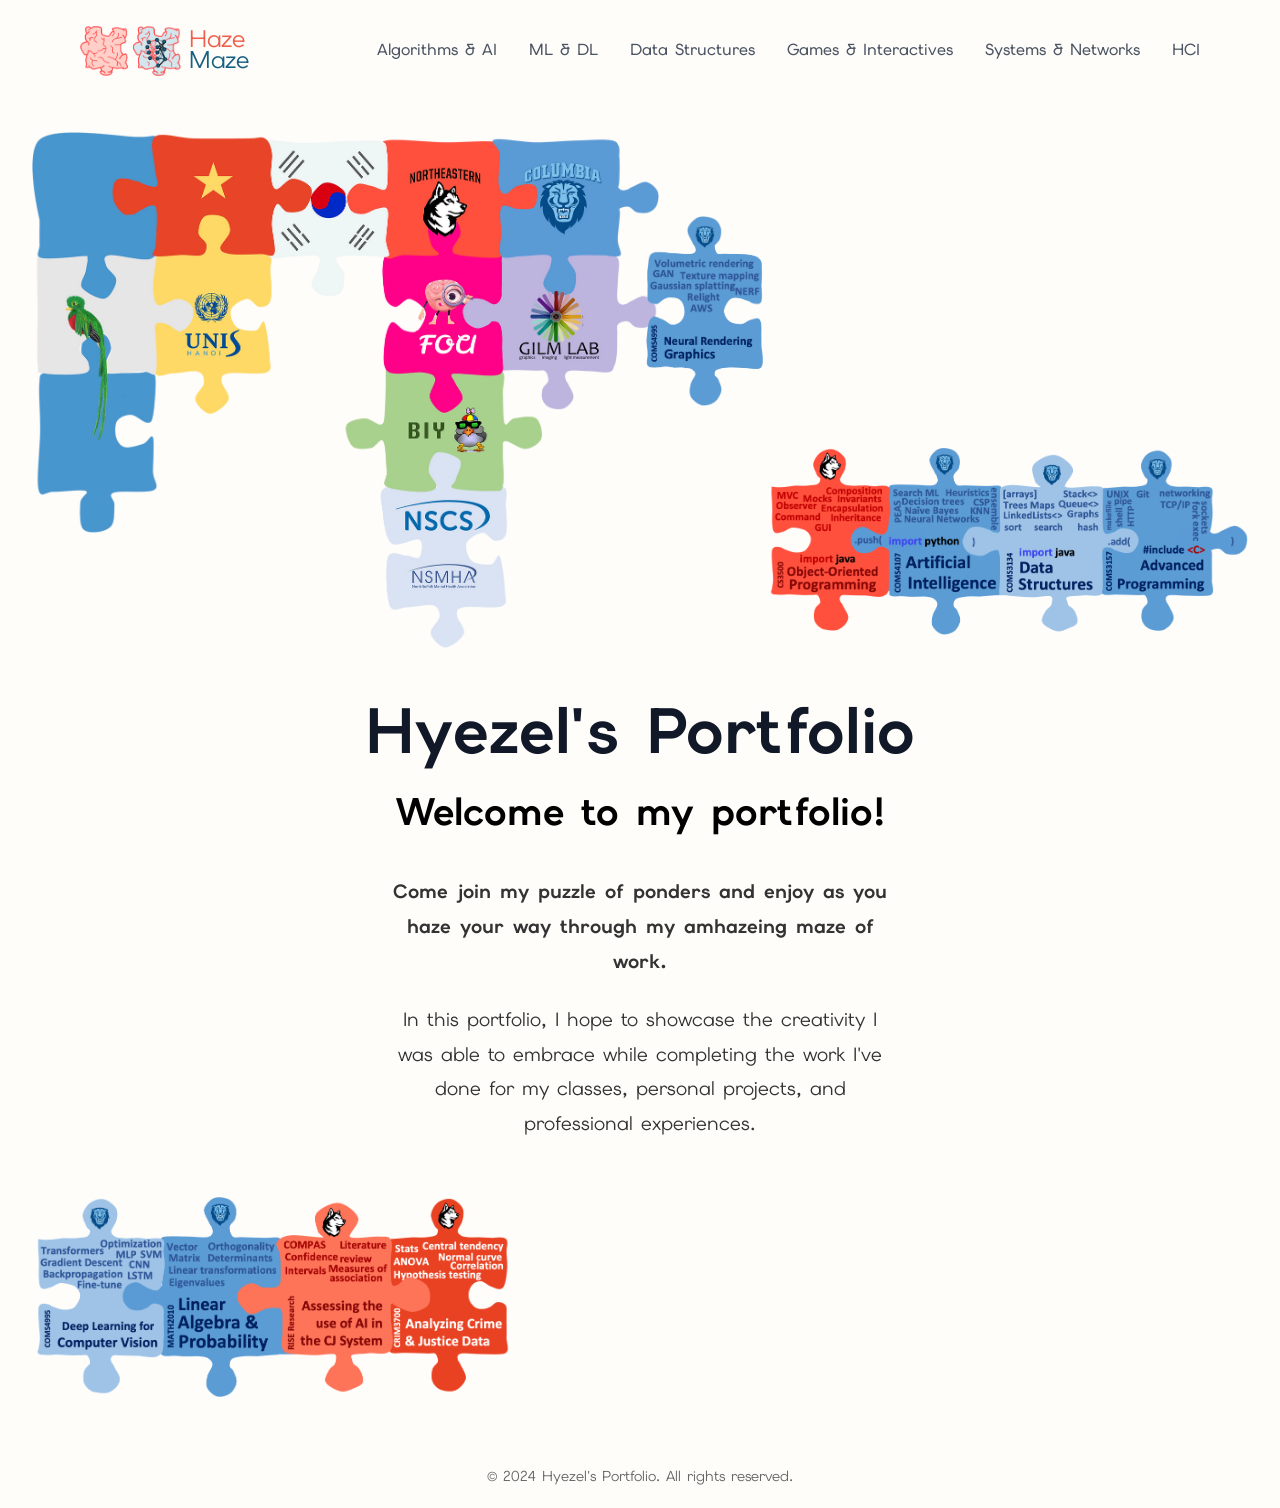
==== index.html @ b16c471e "Add files via upload" ====
<!DOCTYPE html>
<html lang="en">
    <head>
        <meta charset="UTF-8" />
        <meta name="viewport" content="width=device-width, initial-scale=1.0" />
        <title>Hyezel's Portfolio</title>
        <link href="https://fonts.googleapis.com/css2?family=Elms+Sans:ital,wght@0,100..900;1,100..900&display=swap" rel="stylesheet">
        <link rel="stylesheet" href="styles.css" />
    </head>

    <body>
        <nav class="navbar">
            <div class="nav-container">
                <div class="nav-left">
                    <div class="logo-wrapper">
                        <a href="index.html"><img src="images/logo.png" 
                            alt="Haze Maze Logo" 
                            class="logo-icon"
                            id="logoImage"</a>
                        <a href="index.html" class="nav-logo">
                            <span class="logo-text-left">Haze</span>
                            <span class="logo-text-right">Maze</span>
                        </a>
                    </div>
                </div>
                <div class="nav-right">
                    <a href="algorithms.html" class="nav-link">Algorithms & AI</a>
                    <a href="mldl.html" class="nav-link">ML & DL</a>
                    <a href="datastructures.html" class="nav-link">Data Structures</a>
                    <a href="games.html" class="nav-link">Games & Interactives</a>
                    <a href="systems.html" class="nav-link">Systems & Networks</a>
                    <a href="hci.html" class="nav-link">HCI</a>
                </div>
            </div>
        </nav>

        <header class="header">
            <div class="puzzle-container">
                <img src="images/puzzle_bg.png" alt="Puzzles with background info" class="puzzle-bg" />
                <img src="images/coms4995nrg_puzzle.png" alt="COMS4995NRG Puzzle Piece" class="coms4995nrg-puzzle" />
                <img src="images/class-blocks.png" alt="Class Blocks" class="class-blocks" />
            </div>
            <!--<img src="images/psyc3458_puzzle.png" alt="PSYC3458 Puzzle Piece" class="psyc3458-puzzle" />-->

            <h1 class="main-title">Hyezel's Portfolio</h1>

        </header>

        <section class="welcome">
            <div class="welcome-content">
                <h2 id="sub-header">Welcome to my portfolio!</h2>
                <p id="description">
                    <strong>Come join my puzzle of ponders and enjoy 
                        as you haze your way through my amhazeing maze of work.</strong></p>
                <p>
                    In this portfolio, I hope to showcase the creativity I was able to 
                    embrace while completing the work I've done  for my classes, 
                    personal projects, and professional experiences. 
                </p>
            </div>
            <!--<img src="images/psyc3466_puzzle.png" alt="PSYC3466 Puzzle Piece" class="psyc3466-puzzle" />-->
        </section>

        <div class="second-puzzle-container">
            <img src="images/puzzle_block2.png" alt="Second Puzzle Class Blocks" class="second-class-blocks" />
        </div>

        <footer class="footer">
            <p>&copy; 2024 Hyezel's Portfolio. All rights reserved.</p>
        </footer>
        <script src="script.js"></script>
    </body> 
</html>
---- styles.css ----
* {
    margin: 0;
    padding: 0;
    box-sizing: border-box;
}

body {
    font-family: "Elms Sans", serif;
    font-style: normal;
    line-height: 1.6;
    color: #333;
    display: flex;
    flex-direction: column;
    background-color: #FFFDFA;
}

.navbar {
    background-color: #FFFDFA;
    color: navy;
    padding: 1rem 0;
    position: sticky;
    z-index: 100;
}

.nav-container {
    max-width: 90%;
    margin: 0 auto;
    padding: 0 1rem;
    display: flex;
    justify-content: space-between;
    align-items: center;
}

.nav-left {
    display: flex;
    align-items: center;
    gap: 0.5rem;
}

.logo-icon {
    height: 50px;
    width: minmax(auto, 100px);
    object-fit: contain;
    margin-top: 10px;
}

.nav-logo {
    font-size: 1.5rem; 
    text-decoration: none;
    letter-spacing: -0.02em;
    display: flex;
    flex-direction: column;
    line-height:1.3rem;
}

.logo-wrapper {
    display: flex;
    align-items: center;
    gap: 0.5rem;
    cursor: pointer; 
}

.logo-text-left {
    color: #ee604b;
}

.logo-text-right {
    color: #166082;
}

.nav-right {
    display: flex;
    align-items: center;
    gap: 2rem;
}

.nav-link {
    text-decoration: none;
    color: #4b5563;
    font-size: 1rem;
    font-weight: 500;
    transition: color 0.3s ease;
    white-space: nowrap;
}

.nav-link:hover {
    color: #166082;
}

.nav-link:active {
    color: #ee604b;
    font-weight: 600;
}

.header {
    position: relative;
    display: flex;
    height: auto;
    min-height: 60vh;  
    flex-direction: column;
}

.main-title {
    font-size: 5vw;
    font-weight: 700;
    text-align: center;
    color: #111827;
    display: inline-block
}

.reversi {
    position: relative;
    display: flex;
    height: auto;
    min-height: 60vh;  
    flex-direction: column;
    align-items: center;
    justify-content: center;
}

.reversi-title {
    font-size: 3vw;
    font-weight: 800;
    text-align: center;
    color: #FF69B4;
    display: inline-block
}

.reversi-game-label {
    font-size: 2vw;
    font-weight: 600;
    text-align: center;
    color: #FF69B4;
    margin-top: 1rem;
    display: inline-block
}

.reversi-desc {
    font-size: 1.2vw;
    text-align: center;
    color: #374151;
    margin: 2rem;
    padding: 0 10%;
    display: inline-block
}

.reversi-gui {
    color: #FF69B4
}

.gui-image-row {
    display: flex;
    justify-content: center;
    align-items: center;
    gap: 2rem;
    flex-wrap: wrap;
}

.gui-kirby {
    width: 32%;
    height: auto;
    object-fit: contain;
    margin: 2rem;
}

.gui-meta {
    width: 30%;
    height: auto;
    object-fit: contain;
    margin: 2rem;
}

.reversi-additional-features {
    text-align: center;
    color: #FF69B4;
    display: inline-block;
    margin: 2rem
}

.reversi-features-list {
    color: #FF69B4;
    text-align: center;
    margin: 1rem;
}

.reversi-features-desc {
    color:#111827;
    padding: 0 10%;
    margin: 1rem;
}

.reversi-square-pic {
    width: 25%;
    height: auto;
    object-fit: contain;
    padding: 1rem;
}

.reversi-hint-pic {
    width: 26%;
    height: auto;
    object-fit: contain;
    padding: 1rem;

}

.reversi-diffview-ours-pic {
    width: 25%;
    height: auto;
    object-fit: contain;
    padding: 1rem;

}

.reversi-diffview-theirs-pic {
    width: 20%;
    height: auto;
    object-fit: contain;
    padding: 1rem;

}

.reversi-og-pic {
    width: 25%;
    height: auto;
    object-fit: contain;
    padding: 1rem;

}

.reversi-fallback-pic {
    width: 21.3%;
    height: auto;
    object-fit: contain;
    padding: 1rem;

}

.klondike {
    position: relative;
    display: flex;
    height: auto;
    min-height: 60vh;  
    flex-direction: column;
    align-items: center;
    justify-content: center;
}

.klondike-title {
    color: #c54000;
    font-size: 3vw;
    font-weight: 800;
    text-align: center;
    display: inline-block
}

.klondike-game-label {
    font-size: 2vw;
    font-weight: 600;
    text-align: center;
    color: #c54000;
    margin-top: 1rem;
    display: inline-block
}

.klondike-desc {
    font-size: 1.2vw;
    text-align: center;
    color: #374151;
    margin: 2rem;
    padding: 0 10%;
    display: inline-block
}

.klondike-implementation {
    text-align: center;
    color: #c54000;
    display: inline-block;
    margin: 2rem
}

.klondike-impl-desc {
    color:#374151;
    padding: 0 10%;
}

.klondike-variants {
    text-align: center;
    color: #c54000;
    display: inline-block;
    margin: 2rem
}

.klondike-variant-item {
    color: #374151;
    text-align: center;
    margin: 1rem;
}

.klondike-variant-desc {
    color:#374151;
    padding: 0 10%;
    margin: 1rem;
}

.klondike-design {
    text-align: center;
    color: #c54000;
    display: inline-block;
    margin: 2rem
}

.klondike-design-desc {
    color:#374151;
    padding: 0 10%;
    margin: 1rem;
}

.klondike-design-subheading {
    color:#374151;
    padding: 0 10%;
    margin: 1rem;
    font-weight: 600;
}

.klondike-runthrough-container {
    display: flex;
    justify-content: center;
    align-items: center;
}

.klondike-runthrough {
    width: 20%;
    height: auto;
    object-fit: contain;
    margin: 2rem;
}

.nav-link.active {
    color: #3b82f6;           /* Blue color for active page */
    font-weight: 600;          /* Bold */
    border-bottom: 2px solid #3b82f6;  /* Optional: underline */
}

.puzzle-container {
    width: 100%;
    height: 50%;
    pointer-events: none;
    display: grid;
    grid-template-columns: 20% 20% 10% 10% 20% 20%; 
    grid-template-rows: 20% 20% 20% 20% 20%; 
}

.class-blocks {
    width: 100%;
    height: auto;
    object-fit: contain;
    padding-right: 2rem;
    grid-column-start: 5;
    grid-column-end: 7;
    grid-row-start: 4;
    grid-row-end: 5;
}

.puzzle-bg {
    grid-column-start: 1;
    grid-column-end: 5;
    grid-row-start: 1;
    grid-row-end: 5;
    width: 90%;
    height: auto;
    max-height: none;
    padding: 2rem;
    object-fit: contain;
}

.coms4995nrg-puzzle {
    grid-column-start: 4;
    grid-column-end: 5;
    grid-row-start: 2;
    grid-row-end: 3;
    width: 100%;
    height: auto;
    object-fit: contain;
}

.welcome {
    position: relative;
    display: flex;
    justify-content: center;
}

.welcome-content {
    max-width: 40%;
    text-align: center;
}

.welcome h2 {
    font-size: 3vw;
    margin-bottom: 2rem;
    color: #000;
}

.welcome p {
    font-size: 1.5vw;
    line-height: 1.8;
    color: #333;
    margin-bottom: 1.5rem;
}

.psyc3458-puzzle {
    width: 15%;
    height: auto;
    object-fit: contain;
}

.psyc3466-puzzle {
    width: 10%;
    height: auto;
    object-fit: contain;
}

.second-puzzle-container {
    width: 100%;
    height: auto;
    pointer-events: none;
    padding-top: 2rem;
}

.second-class-blocks {
    width: 40%;
    height: auto;
    object-fit: contain;
    padding-left: 2rem;

}

.footer {
    background-color: #FFFDFA;
    color: #666;
    text-align: center;
    padding: 20px 0;
    font-size: 0.9rem;
    margin-top: 40px;
}

.npuzzle-ai {
    width: 40%;
    height: auto;
    object-fit: contain;
    margin: 2rem;
}
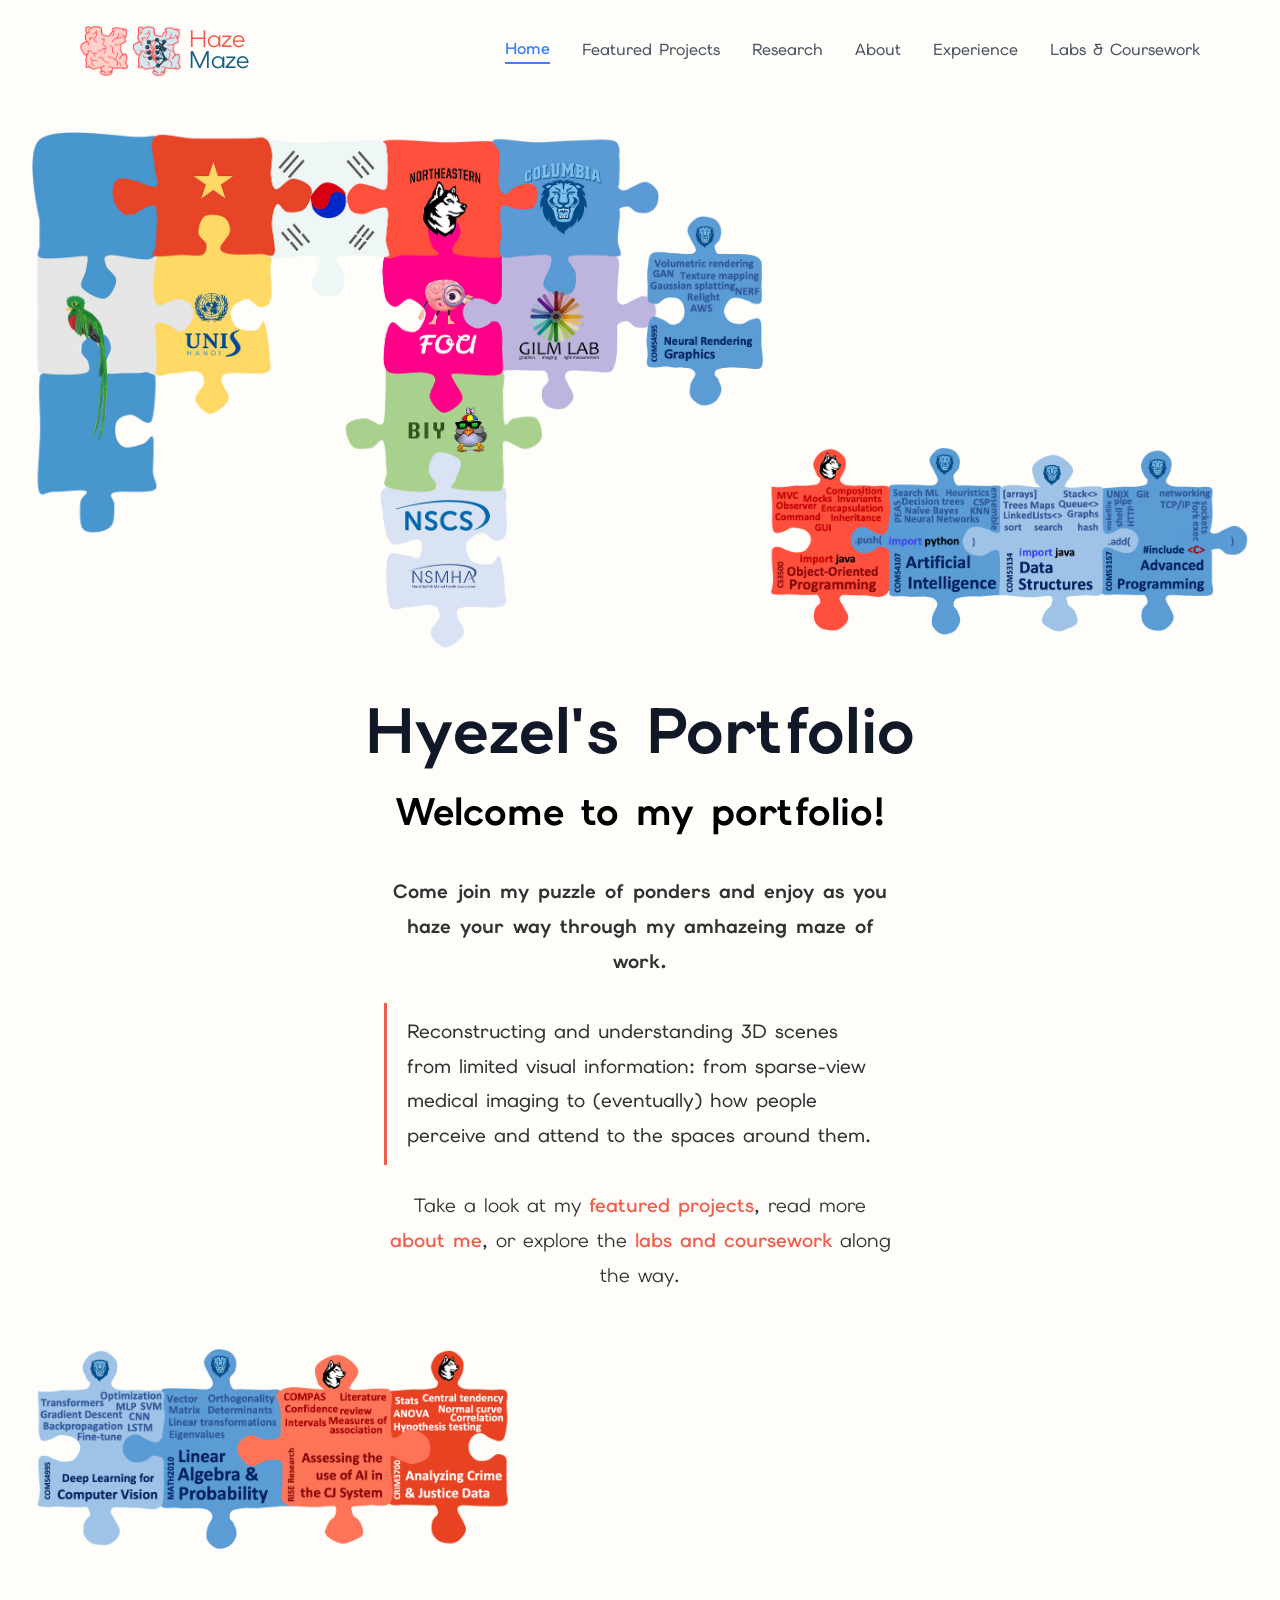
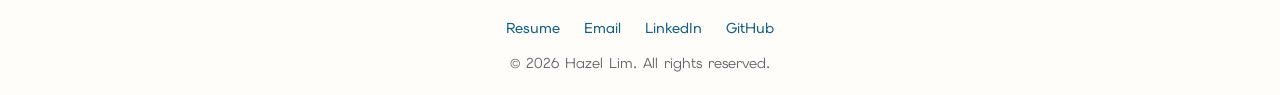
==== commit f31df554: "Restructure portfolio around featured research instead of class projects Removes hci/datastructures/" ====
--- a/index.html
+++ b/index.html
@@ -24,12 +24,12 @@
                     </div>
                 </div>
                 <div class="nav-right">
-                    <a href="algorithms.html" class="nav-link">Algorithms & AI</a>
-                    <a href="mldl.html" class="nav-link">ML & DL</a>
-                    <a href="datastructures.html" class="nav-link">Data Structures</a>
-                    <a href="games.html" class="nav-link">Games & Interactives</a>
-                    <a href="systems.html" class="nav-link">Systems & Networks</a>
-                    <a href="hci.html" class="nav-link">HCI</a>
+                    <a href="index.html" class="nav-link">Home</a>
+                    <a href="projects.html" class="nav-link">Featured Projects</a>
+                    <a href="research.html" class="nav-link">Research</a>
+                    <a href="about.html" class="nav-link">About</a>
+                    <a href="experience.html" class="nav-link">Experience</a>
+                    <a href="coursework.html" class="nav-link">Labs & Coursework</a>
                 </div>
             </div>
         </nav>
@@ -50,12 +50,17 @@
             <div class="welcome-content">
                 <h2 id="sub-header">Welcome to my portfolio!</h2>
                 <p id="description">
-                    <strong>Come join my puzzle of ponders and enjoy 
+                    <strong>Come join my puzzle of ponders and enjoy
                         as you haze your way through my amhazeing maze of work.</strong></p>
+                <p class="honest-intro">
+                    Reconstructing and understanding 3D scenes from limited visual
+                    information: from sparse-view medical imaging to (eventually)
+                    how people perceive and attend to the spaces around them.
+                </p>
                 <p>
-                    In this portfolio, I hope to showcase the creativity I was able to 
-                    embrace while completing the work I've done  for my classes, 
-                    personal projects, and professional experiences. 
+                    Take a look at my <a href="projects.html" class="inline-link">featured projects</a>,
+                    read more <a href="about.html" class="inline-link">about me</a>, or explore the
+                    <a href="coursework.html" class="inline-link">labs and coursework</a> along the way.
                 </p>
             </div>
             <!--<img src="images/psyc3466_puzzle.png" alt="PSYC3466 Puzzle Piece" class="psyc3466-puzzle" />-->
@@ -66,8 +71,14 @@
         </div>
 
         <footer class="footer">
-            <p>&copy; 2024 Hyezel's Portfolio. All rights reserved.</p>
+            <div class="footer-links">
+                <a href="resume.pdf" class="footer-link">Resume</a>
+                <a href="mailto:hyezellim@gmail.com" class="footer-link">Email</a>
+                <a href="https://www.linkedin.com/in/hazelim/" class="footer-link" target="_blank" rel="noopener">LinkedIn</a>
+                <a href="https://github.com/hazemaze02" class="footer-link" target="_blank" rel="noopener">GitHub</a>
+            </div>
+            <p>&copy; 2026 Hazel Lim. All rights reserved.</p>
         </footer>
         <script src="script.js"></script>
-    </body> 
+    </body>
 </html>
--- a/styles.css
+++ b/styles.css
@@ -451,3 +451,297 @@
     margin: 2rem;
 }
 
+.stacked-images-algai {
+    display: flex;
+    flex-direction: column;
+    align-items: left;
+    width: 70%;
+    margin: 0 auto;              /* Centers the container, no top/bottom margin */
+    gap: 0;                      /* No gaps between images */
+}
+
+.shift-left {
+    transform: translateX(-20px);    /* Shifts 20px to the left */
+}
+
+.stacked-images-algai img {
+    width: 100%;                 /* Full width of container (95% of screen) */
+    height: auto;
+    display: block;              /* Removes any default spacing below images */
+}
+
+.stacked-images-mldl {
+    display: flex;
+    flex-direction: column;
+    align-items: center;
+    width: 100%;
+    margin: 0 auto;              /* Centers the container, no top/bottom margin */
+    gap: 0;                      /* No gaps between images */
+}
+
+.stacked-images-mldl img {
+    width: 80%;
+    height: auto;
+    display: block;
+}
+
+/* ---------- Shared: honest intro + inline links ---------- */
+
+.honest-intro {
+    font-size: 1.05rem;
+    color: #166082;
+    font-weight: 500;
+    max-width: 600px;
+    margin: 1rem auto 1.5rem;
+    padding: 0.75rem 1.25rem;
+    border-left: 3px solid #ee604b;
+    text-align: left;
+}
+
+.inline-link {
+    color: #ee604b;
+    font-weight: 600;
+    text-decoration: none;
+}
+
+.inline-link:hover {
+    text-decoration: underline;
+}
+
+/* ---------- Shared: footer contact links ---------- */
+
+.footer-links {
+    display: flex;
+    justify-content: center;
+    gap: 1.5rem;
+    margin-bottom: 0.75rem;
+    flex-wrap: wrap;
+}
+
+.footer-link {
+    color: #166082;
+    text-decoration: none;
+    font-weight: 500;
+    font-size: 0.9rem;
+}
+
+.footer-link:hover {
+    color: #ee604b;
+}
+
+/* ---------- Shared: simple page header/content (Research, About, Experience) ---------- */
+
+.page-header {
+    padding: 3rem 1.5rem 1rem;
+    text-align: center;
+}
+
+.page-title {
+    font-size: 2.5rem;
+    font-weight: 700;
+    color: #111827;
+}
+
+.page-subtitle {
+    font-size: 1.1rem;
+    color: #4b5563;
+    max-width: 700px;
+    margin: 1rem auto 0;
+}
+
+.page-content {
+    max-width: 800px;
+    margin: 0 auto;
+    padding: 1rem 1.5rem 4rem;
+}
+
+.page-content h2 {
+    color: #166082;
+    margin-top: 2.5rem;
+    margin-bottom: 1rem;
+    font-size: 1.6rem;
+}
+
+.page-content h2:first-child {
+    margin-top: 0;
+}
+
+.page-content p {
+    margin-bottom: 1rem;
+    color: #333;
+}
+
+.page-content ul {
+    margin: 0 0 1rem 1.5rem;
+    color: #333;
+}
+
+.page-content li {
+    margin-bottom: 0.4rem;
+}
+
+.status-note {
+    display: inline-block;
+    font-size: 0.8rem;
+    font-weight: 700;
+    text-transform: uppercase;
+    letter-spacing: 0.03em;
+    padding: 0.3rem 0.7rem;
+    border-radius: 999px;
+    background: #fff4e5;
+    color: #c54000;
+    margin-bottom: 0.75rem;
+}
+
+/* ---------- Featured Projects ---------- */
+
+.projects-grid {
+    display: grid;
+    grid-template-columns: repeat(auto-fit, minmax(280px, 1fr));
+    gap: 2rem;
+    max-width: 1100px;
+    margin: 2rem auto;
+    padding: 0 1.5rem 3rem;
+}
+
+.project-card {
+    background: #fff;
+    border: 1px solid #eee;
+    border-radius: 12px;
+    padding: 1.75rem;
+    box-shadow: 0 2px 10px rgba(0, 0, 0, 0.04);
+    display: flex;
+    flex-direction: column;
+}
+
+.project-card h3 {
+    color: #111827;
+    font-size: 1.3rem;
+    margin-bottom: 0.25rem;
+}
+
+.project-subtitle {
+    color: #6b7280;
+    font-size: 0.85rem;
+    margin-bottom: 0.75rem;
+}
+
+.project-tag {
+    display: inline-block;
+    font-size: 0.75rem;
+    font-weight: 700;
+    text-transform: uppercase;
+    letter-spacing: 0.03em;
+    padding: 0.25rem 0.6rem;
+    border-radius: 999px;
+    margin-bottom: 0.75rem;
+    width: fit-content;
+}
+
+.project-tag.status-progress {
+    background: #fff4e5;
+    color: #c54000;
+}
+
+.project-tag.status-research {
+    background: #e6f0f5;
+    color: #166082;
+}
+
+.project-card .field-label {
+    font-weight: 700;
+    color: #166082;
+    margin-top: 0.75rem;
+    font-size: 0.85rem;
+    text-transform: uppercase;
+    letter-spacing: 0.02em;
+}
+
+.project-card p {
+    color: #374151;
+    font-size: 0.95rem;
+    margin-bottom: 0.25rem;
+}
+
+.project-card .card-link {
+    margin-top: 1.25rem;
+    align-self: flex-start;
+    color: #ee604b;
+    font-weight: 600;
+    text-decoration: none;
+    font-size: 0.9rem;
+}
+
+.project-card .card-link:hover {
+    text-decoration: underline;
+}
+
+/* ---------- Labs & Coursework (light list) ---------- */
+
+.coursework-list {
+    max-width: 800px;
+    margin: 1rem auto 3rem;
+    padding: 0 1.5rem;
+}
+
+.coursework-item {
+    padding: 1.25rem 0;
+    border-bottom: 1px solid #eee;
+}
+
+.coursework-item:last-child {
+    border-bottom: none;
+}
+
+.coursework-item h3 {
+    color: #111827;
+    font-size: 1.05rem;
+    margin-bottom: 0.25rem;
+}
+
+.coursework-meta {
+    font-size: 0.75rem;
+    color: #ee604b;
+    font-weight: 700;
+    text-transform: uppercase;
+    letter-spacing: 0.02em;
+    margin-bottom: 0.4rem;
+}
+
+.coursework-item p {
+    color: #4b5563;
+    font-size: 0.9rem;
+}
+
+/* ---------- Experience ---------- */
+
+.experience-item {
+    margin-bottom: 2rem;
+}
+
+.experience-role {
+    font-size: 1.1rem;
+    font-weight: 700;
+    color: #111827;
+}
+
+.experience-org {
+    color: #166082;
+    font-weight: 600;
+    margin-bottom: 0.2rem;
+}
+
+.experience-dates {
+    color: #6b7280;
+    font-size: 0.85rem;
+    margin-bottom: 0.6rem;
+}
+
+.experience-item ul {
+    margin-left: 1.25rem;
+    color: #374151;
+}
+
+.experience-item li {
+    margin-bottom: 0.4rem;
+}
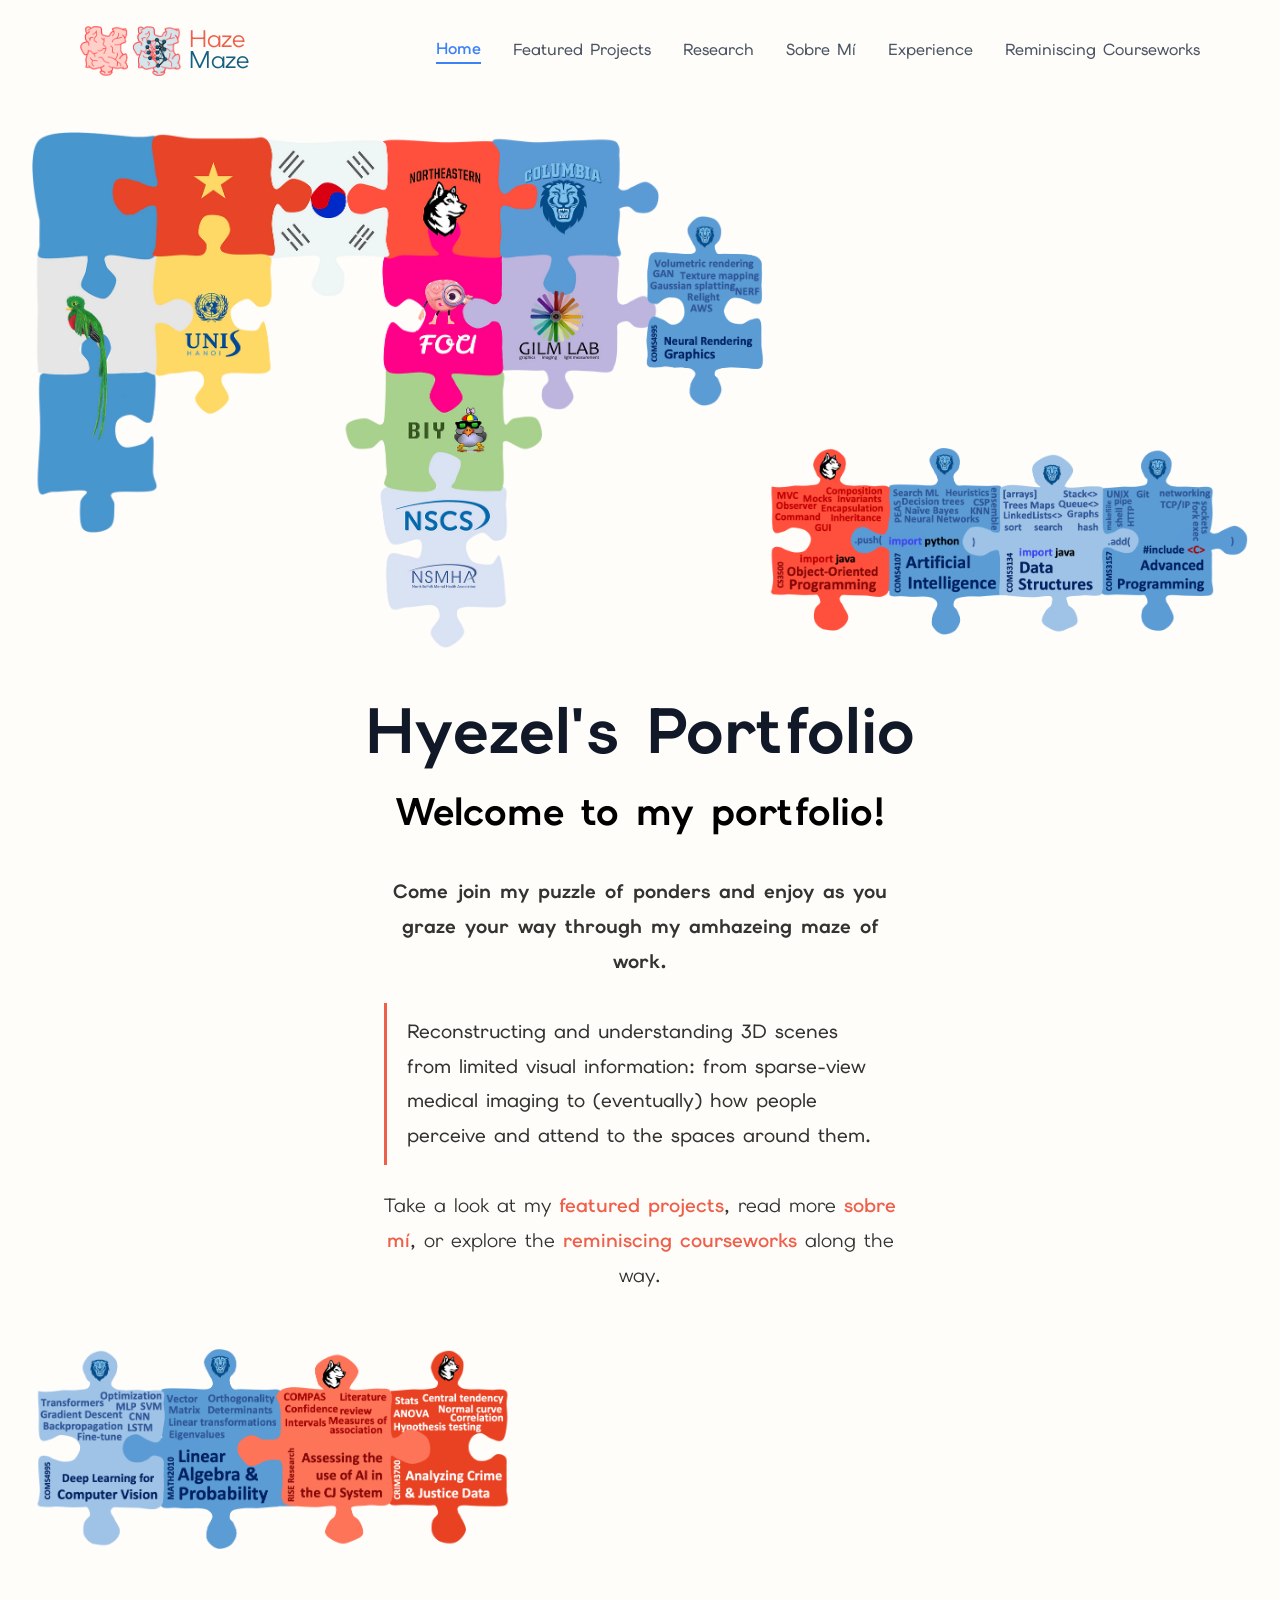
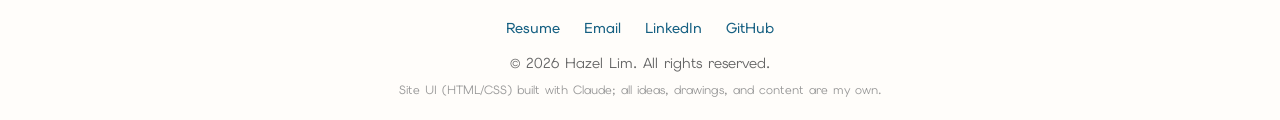
==== commit 6404195e: "Expand research/experience content, rename sections, and polish site details - Experience: reordered" ====
--- a/index.html
+++ b/index.html
@@ -27,9 +27,9 @@
                     <a href="index.html" class="nav-link">Home</a>
                     <a href="projects.html" class="nav-link">Featured Projects</a>
                     <a href="research.html" class="nav-link">Research</a>
-                    <a href="about.html" class="nav-link">About</a>
+                    <a href="about.html" class="nav-link">Sobre Mí</a>
                     <a href="experience.html" class="nav-link">Experience</a>
-                    <a href="coursework.html" class="nav-link">Labs & Coursework</a>
+                    <a href="coursework.html" class="nav-link">Reminiscing Courseworks</a>
                 </div>
             </div>
         </nav>
@@ -51,7 +51,7 @@
                 <h2 id="sub-header">Welcome to my portfolio!</h2>
                 <p id="description">
                     <strong>Come join my puzzle of ponders and enjoy
-                        as you haze your way through my amhazeing maze of work.</strong></p>
+                        as you graze your way through my amhazeing maze of work.</strong></p>
                 <p class="honest-intro">
                     Reconstructing and understanding 3D scenes from limited visual
                     information: from sparse-view medical imaging to (eventually)
@@ -59,8 +59,8 @@
                 </p>
                 <p>
                     Take a look at my <a href="projects.html" class="inline-link">featured projects</a>,
-                    read more <a href="about.html" class="inline-link">about me</a>, or explore the
-                    <a href="coursework.html" class="inline-link">labs and coursework</a> along the way.
+                    read more <a href="about.html" class="inline-link">sobre mí</a>, or explore the
+                    <a href="coursework.html" class="inline-link">reminiscing courseworks</a> along the way.
                 </p>
             </div>
             <!--<img src="images/psyc3466_puzzle.png" alt="PSYC3466 Puzzle Piece" class="psyc3466-puzzle" />-->
@@ -78,6 +78,7 @@
                 <a href="https://github.com/hazemaze02" class="footer-link" target="_blank" rel="noopener">GitHub</a>
             </div>
             <p>&copy; 2026 Hazel Lim. All rights reserved.</p>
+            <p class="site-credit">Site UI (HTML/CSS) built with Claude; all ideas, drawings, and content are my own.</p>
         </footer>
         <script src="script.js"></script>
     </body>
--- a/styles.css
+++ b/styles.css
@@ -442,6 +442,12 @@
     padding: 20px 0;
     font-size: 0.9rem;
     margin-top: 40px;
+}
+
+.site-credit {
+    font-size: 0.75rem;
+    color: #999;
+    margin-top: 0.4rem;
 }
 
 .npuzzle-ai {
@@ -547,6 +553,25 @@
     color: #4b5563;
     max-width: 700px;
     margin: 1rem auto 0;
+}
+
+.about-photo {
+    display: block;
+    width: 150px;
+    height: 150px;
+    object-fit: cover;
+    border-radius: 50%;
+    margin: 1.25rem auto 0.75rem;
+    border: 3px solid #ee604b;
+}
+
+.about-photo-caption {
+    text-align: center;
+    font-size: 0.85rem;
+    font-style: italic;
+    color: #6b7280;
+    max-width: 380px;
+    margin: 0 auto;
 }
 
 .page-content {
@@ -593,15 +618,143 @@
     margin-bottom: 0.75rem;
 }
 
+/* ---------- Thesis callout (About page) ---------- */
+
+.thesis-callout {
+    background: #e6f0f5;
+    border-left: 3px solid #166082;
+    padding: 1rem 1.25rem;
+    border-radius: 6px;
+    font-size: 1.05rem;
+    font-weight: 500;
+    color: #111827;
+    margin-bottom: 1rem;
+}
+
+/* ---------- Fun section (About page) ---------- */
+
+.fun-callout {
+    background: #fff4e5;
+    border-left: 3px solid #ee604b;
+    padding: 1rem 1.25rem;
+    border-radius: 6px;
+    font-size: 1.05rem;
+    font-style: italic;
+    color: #111827;
+    margin-bottom: 0;
+}
+
+.cat-gallery {
+    display: grid;
+    grid-template-columns: repeat(auto-fill, minmax(140px, 1fr));
+    gap: 0.75rem;
+    margin-top: 1.25rem;
+}
+
+.cat-thumb {
+    display: block;
+    width: 100%;
+    aspect-ratio: 1 / 1;
+    overflow: hidden;
+    border-radius: 10px;
+    border: none;
+    padding: 0;
+    background: none;
+    cursor: pointer;
+}
+
+.cat-thumb img {
+    width: 100%;
+    height: 100%;
+    object-fit: cover;
+    display: block;
+    transition: transform 0.25s ease;
+}
+
+.cat-thumb:hover img {
+    transform: scale(1.08);
+}
+
+.lightbox {
+    position: fixed;
+    inset: 0;
+    background: rgba(10, 10, 12, 0.88);
+    display: flex;
+    align-items: center;
+    justify-content: center;
+    z-index: 200;
+    padding: 2rem;
+}
+
+.lightbox[hidden] {
+    display: none;
+}
+
+.lightbox-img {
+    max-width: 90vw;
+    max-height: 85vh;
+    object-fit: contain;
+    border-radius: 8px;
+    display: block;
+}
+
+.lightbox-close,
+.lightbox-nav {
+    position: absolute;
+    background: rgba(255, 255, 255, 0.15);
+    color: #fff;
+    border: none;
+    border-radius: 50%;
+    cursor: pointer;
+    display: flex;
+    align-items: center;
+    justify-content: center;
+}
+
+.lightbox-close:hover,
+.lightbox-nav:hover {
+    background: rgba(255, 255, 255, 0.3);
+}
+
+.lightbox-close {
+    top: 1.25rem;
+    right: 1.5rem;
+    width: 40px;
+    height: 40px;
+    font-size: 1.5rem;
+}
+
+.lightbox-nav {
+    top: 50%;
+    transform: translateY(-50%);
+    width: 44px;
+    height: 44px;
+    font-size: 1.5rem;
+}
+
+.lightbox-prev {
+    left: 1.5rem;
+}
+
+.lightbox-next {
+    right: 1.5rem;
+}
+
 /* ---------- Featured Projects ---------- */
 
 .projects-grid {
     display: grid;
-    grid-template-columns: repeat(auto-fit, minmax(280px, 1fr));
+    grid-template-columns: repeat(2, 1fr);
     gap: 2rem;
     max-width: 1100px;
     margin: 2rem auto;
     padding: 0 1.5rem 3rem;
+}
+
+@media (max-width: 700px) {
+    .projects-grid {
+        grid-template-columns: 1fr;
+    }
 }
 
 .project-card {
@@ -713,6 +866,90 @@
     font-size: 0.9rem;
 }
 
+.coursework-media {
+    margin-top: 0.9rem;
+    display: flex;
+    align-items: flex-start;
+    gap: 0.75rem;
+    flex-wrap: wrap;
+}
+
+.coursework-media img,
+.coursework-media video {
+    max-width: 220px;
+    width: 100%;
+    height: auto;
+    border-radius: 8px;
+    display: block;
+    object-fit: contain;
+}
+
+.coursework-media.coursework-media-wide img {
+    max-width: 480px;
+}
+
+.coursework-media img.coursework-media-item-wide {
+    max-width: 480px;
+}
+
+.code-block-wrap {
+    margin-top: 1rem;
+    background: #fdfdfd;
+    border: 1px solid #e0e0e6;
+    border-radius: 10px;
+    overflow: hidden;
+    max-width: 640px;
+}
+
+.code-block-header {
+    display: flex;
+    align-items: center;
+    gap: 0.6rem;
+    padding: 0.55rem 0.9rem;
+    background: #f0f0f4;
+    border-bottom: 1px solid #e0e0e6;
+}
+
+.code-block-dots {
+    display: flex;
+    gap: 0.35rem;
+}
+
+.code-block-dots span {
+    width: 9px;
+    height: 9px;
+    border-radius: 50%;
+    display: inline-block;
+}
+
+.code-block-dots span:nth-child(1) { background: #ff5f56; }
+.code-block-dots span:nth-child(2) { background: #ffbd2e; }
+.code-block-dots span:nth-child(3) { background: #27c93f; }
+
+.code-block-filename {
+    font-size: 0.75rem;
+    color: #6b7280;
+    font-weight: 600;
+    font-family: "SFMono-Regular", Consolas, "Liberation Mono", Menlo, monospace;
+}
+
+.code-block-wrap pre {
+    margin: 0;
+    padding: 1rem 1.1rem;
+    overflow-x: auto;
+    font-family: "SFMono-Regular", Consolas, "Liberation Mono", Menlo, monospace;
+    font-size: 0.8rem;
+    line-height: 1.6;
+    color: #1f2328;
+    background: #fdfdfd;
+}
+
+.tok-kw { color: #0451a5; }
+.tok-fn { color: #267f99; }
+.tok-str { color: #a31515; }
+.tok-com { color: #008000; }
+.tok-num { color: #098658; }
+
 /* ---------- Experience ---------- */
 
 .experience-item {
@@ -745,3 +982,103 @@
 .experience-item li {
     margin-bottom: 0.4rem;
 }
+
+/* ---------- Slide carousel (presentation decks) ---------- */
+
+.slide-embed-label {
+    font-size: 0.85rem;
+    font-weight: 600;
+    color: #166082;
+    margin: 0.5rem 0 0.5rem;
+}
+
+.slide-carousel {
+    max-width: 640px;
+    border: 1px solid #e0e0e6;
+    border-radius: 10px;
+    overflow: hidden;
+    background: #f7f7fa;
+    outline: none;
+}
+
+.slide-carousel:focus-visible {
+    box-shadow: 0 0 0 3px rgba(22, 96, 130, 0.35);
+}
+
+.slide-viewport {
+    background: #111317;
+    display: flex;
+    align-items: center;
+    justify-content: center;
+}
+
+.slide-image {
+    width: 100%;
+    height: auto;
+    display: block;
+    user-select: none;
+}
+
+.slide-controls {
+    display: flex;
+    align-items: center;
+    justify-content: center;
+    gap: 1rem;
+    padding: 0.6rem 0.9rem;
+    border-top: 1px solid #e0e0e6;
+    background: #fff;
+}
+
+.slide-btn {
+    background: #166082;
+    color: #fff;
+    border: none;
+    width: 30px;
+    height: 30px;
+    border-radius: 50%;
+    font-size: 1.1rem;
+    line-height: 1;
+    cursor: pointer;
+    display: flex;
+    align-items: center;
+    justify-content: center;
+}
+
+.slide-btn:hover:not(:disabled) {
+    background: #ee604b;
+}
+
+.slide-btn:disabled {
+    background: #d1d5db;
+    cursor: default;
+}
+
+.slide-counter {
+    font-size: 0.8rem;
+    color: #6b7280;
+    font-weight: 600;
+    min-width: 3.5rem;
+    text-align: center;
+}
+
+.slide-download {
+    display: inline-block;
+    margin-top: 0.5rem;
+    font-size: 0.85rem;
+}
+
+.figma-embed-wrap {
+    margin-top: 1rem;
+    max-width: 640px;
+    border: 1px solid #e0e0e6;
+    border-radius: 10px;
+    overflow: hidden;
+    background: #f7f7fa;
+}
+
+.figma-embed-wrap iframe {
+    width: 100%;
+    height: 450px;
+    border: none;
+    display: block;
+}
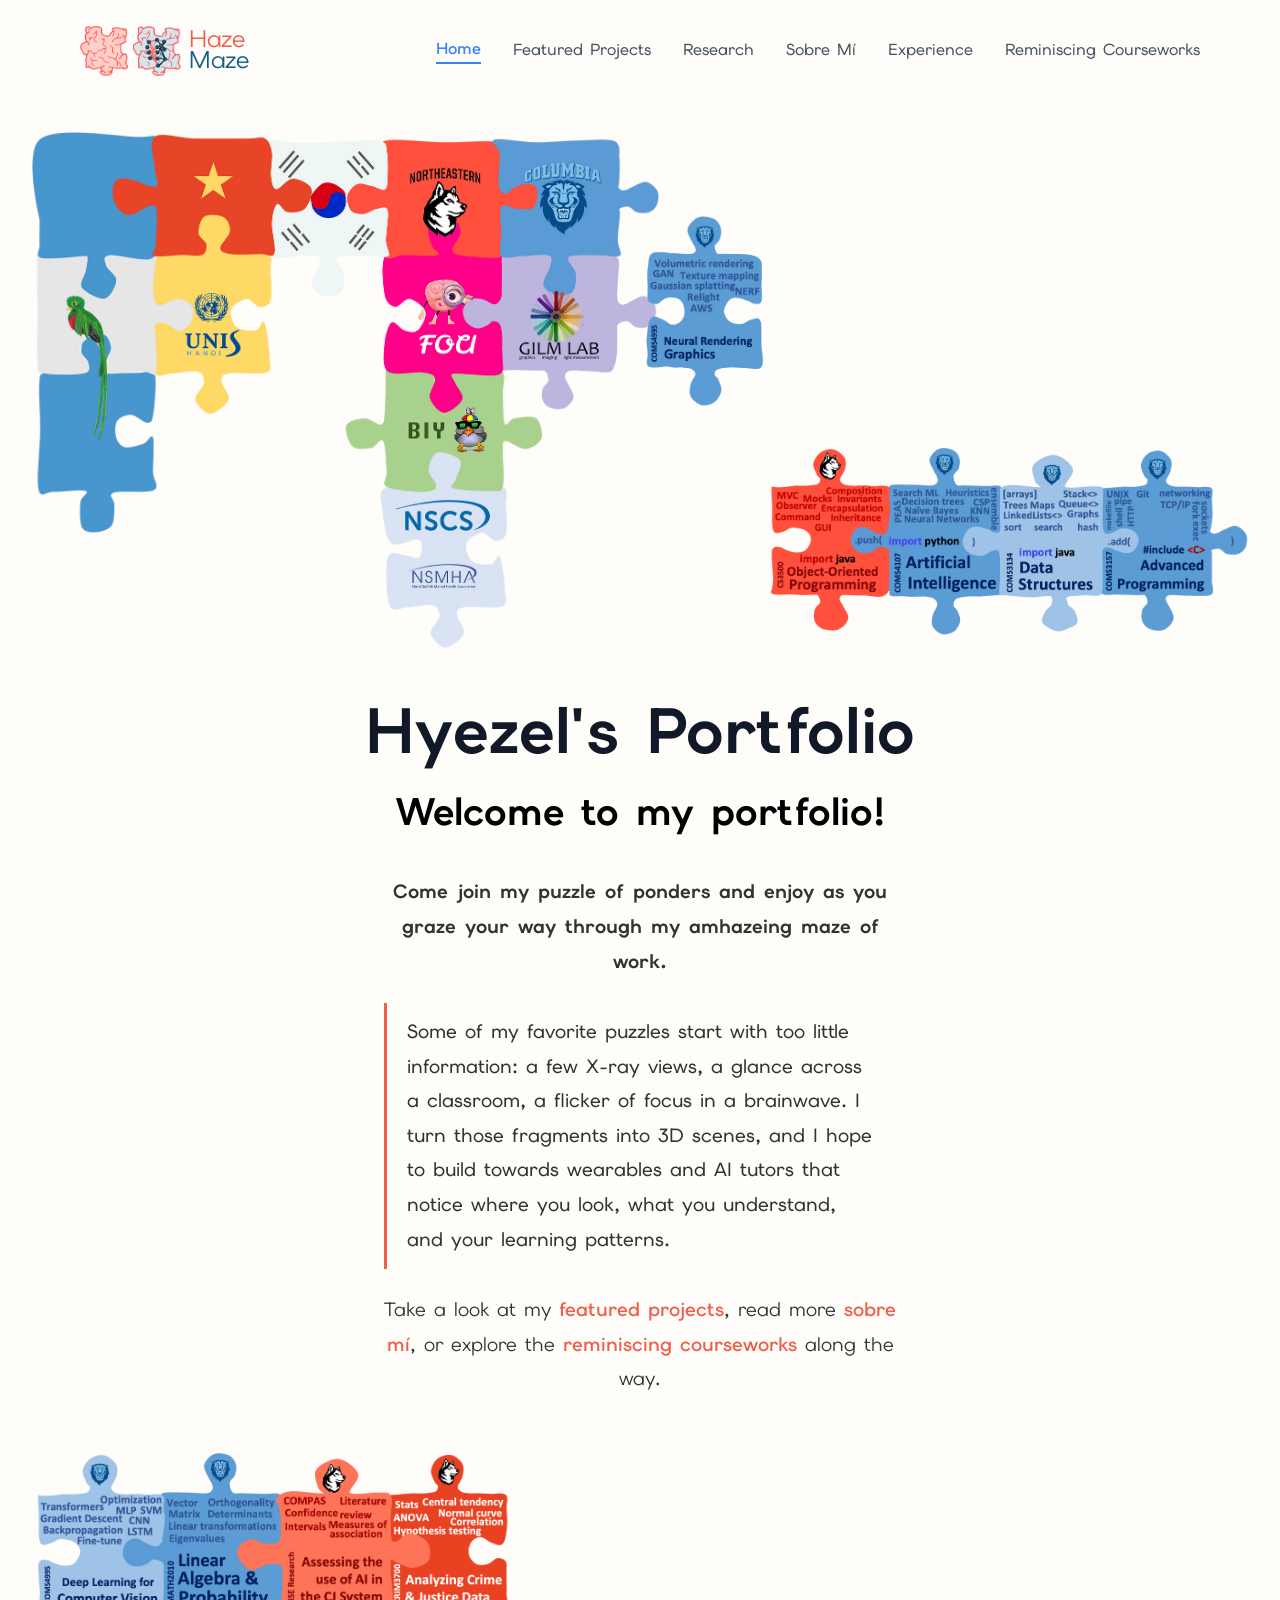
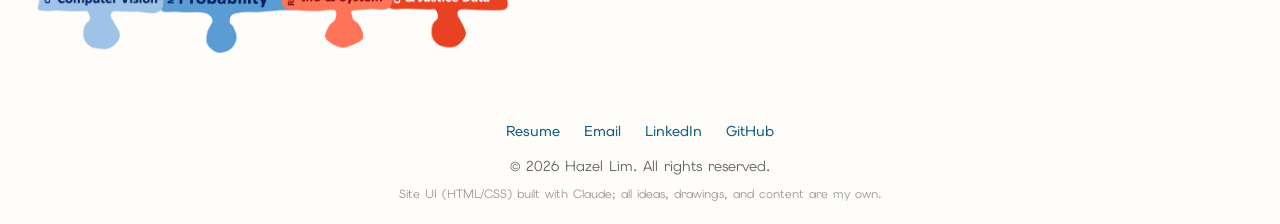
==== commit a8912981: "Rewrite homepage tagline Co-Authored-By: Claude Sonnet 5 <noreply@anthropic.com>" ====
--- a/index.html
+++ b/index.html
@@ -5,6 +5,10 @@
         <meta name="viewport" content="width=device-width, initial-scale=1.0" />
         <title>Hyezel's Portfolio</title>
         <link href="https://fonts.googleapis.com/css2?family=Elms+Sans:ital,wght@0,100..900;1,100..900&display=swap" rel="stylesheet">
+        <link rel="icon" href="favicon.ico" sizes="any" />
+        <link rel="icon" href="images/favicon-32.png" type="image/png" sizes="32x32" />
+        <link rel="icon" href="images/favicon-512.png" type="image/png" sizes="512x512" />
+        <link rel="apple-touch-icon" href="images/apple-touch-icon.png" />
         <link rel="stylesheet" href="styles.css" />
     </head>
 
@@ -53,9 +57,10 @@
                     <strong>Come join my puzzle of ponders and enjoy
                         as you graze your way through my amhazeing maze of work.</strong></p>
                 <p class="honest-intro">
-                    Reconstructing and understanding 3D scenes from limited visual
-                    information: from sparse-view medical imaging to (eventually)
-                    how people perceive and attend to the spaces around them.
+                    Some of my favorite puzzles start with too little information: a few X-ray views, 
+                    a glance across a classroom, a flicker of focus in a brainwave. 
+                    I turn those fragments into 3D scenes, and I hope to build towards wearables and 
+                    AI tutors that notice where you look, what you understand, and your learning patterns.
                 </p>
                 <p>
                     Take a look at my <a href="projects.html" class="inline-link">featured projects</a>,
